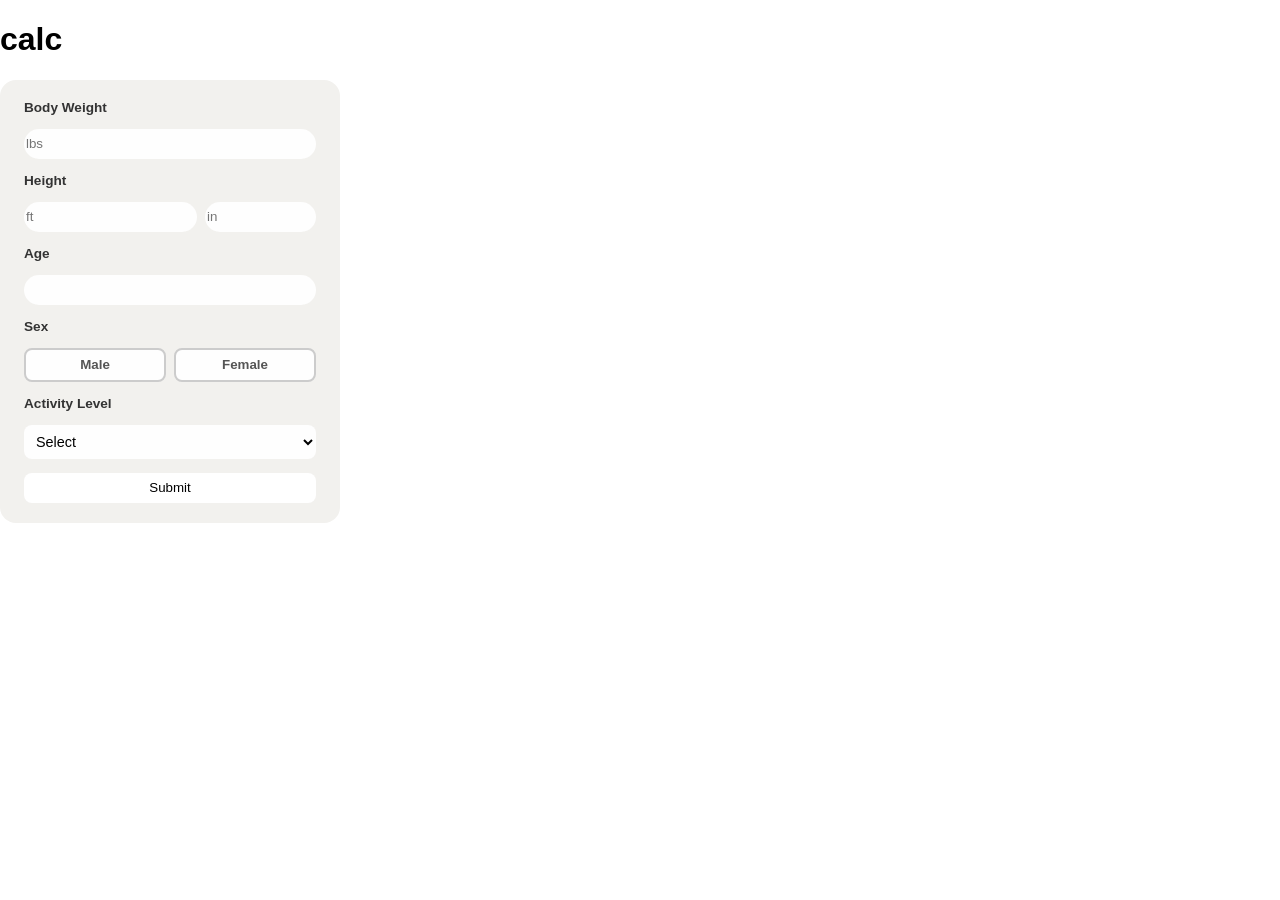
==== index.html @ 89440c14 "fit v1 No name yet just simple calculations for bodyfat and TDEE" ====
<!DOCTYPE html>
<html lang="en">
  <head>
    <meta charset="UTF-8" />
    <meta name="viewport" content="width=device-width, initial-scale=1.0" />
    <title>calc</title>

    <link rel="stylesheet" href="style.css" />
  </head>
  <body>
    <h1>calc</h1>

    <div class="statFourm">
        <div class="container">
            <a class="fourmTitle">Body Weight</a><input class=bodyWeight type="number" placeholder="lbs">
            <a class="fourmTitle">Height</a>
            <div class="heightInputs">
                <input class="heightFt" type="number" placeholder="ft" min="0">
                <input class="heightIn" type="number" placeholder="in" min="0" max="11">
            </div>
            <a class="fourmTitle">Age</a><input class=age type="number" placeholder="">
            <a class="fourmTitle">Sex</a>
            <div class="sexButtons">
                <button class="sexButton" onclick="selectSex(this, 'male')">Male</button>
                <button class="sexButton" onclick="selectSex(this, 'female')">Female</button>
            </div>
            <a class="fourmTitle">Activity Level</a>
            <select class="activitySelect">
                <option value="">Select</option>
                <option value="1.2">Sedentary (little/no exercise)</option>
                <option value="1.375">Lightly Active (1–3 days/week)</option>
                <option value="1.55">Moderately Active (3–5 days/week)</option>
                <option value="1.725">Very Active (6–7 days/week)</option>
                <option value="1.9">Extra Active (hard exercise & physical job)</option>
            </select>
            <button class="fourmButton" onclick="calculate()">Submit</button>
        </div>
        <p id="result"></p>
    </div>
    <script src="script.js"></script>
  </body>
</html>
---- style.css ----
*, *::before, *::after {
  box-sizing: border-box;
}

body {
  margin: 0;
  font-family: sans-serif;
}
.statFourm {
  display: inline-block;
}

.container {
  background-color: rgb(242, 241, 238);
  border-radius: 16px;
  padding: 20px 24px;
  width: 340px;
  display: flex;
  flex-direction: column;
  gap: 14px;
}

.field {
  display: flex;
  flex-direction: column;
  align-items: flex-start;
  gap: 4px;
}
input{
border-radius: 18px;
border: none;
height:30px;
background-color: #fefefe;
}
.fourmTitle {
  font-weight: bold;
  font-size: 0.85rem;
  color: #333;
}

.field input {
  width: 100%;
  padding: 6px 10px;
  border: 1px solid #bbb;
  border-radius: 8px;
  font-size: 1rem;
}

.fourmButton{
  border:none;
  border-radius: 8px;
  height:30px;
  background-color: hsl(0, 0%, 100%);
}

.heightInputs {
  display: flex;
  gap: 8px;
}

.heightInputs input {
  flex: 1;
}

.activitySelect {
  border-radius: 8px;
  border: none;
  height: 34px;
  padding: 0 8px;
  background-color: #fefefe;
  font-size: 0.9rem;
}

.sexButtons {
  display: flex;
  gap: 8px;
}

.sexButton {
  flex: 1;
  border: 2px solid #ccc;
  border-radius: 8px;
  height: 34px;
  background-color: #fefefe;
  cursor: pointer;
  font-weight: bold;
  color: #555;
  transition: all 0.15s;
}

.sexButton.active {
  border-color: #4a90e2;
  background-color: #4a90e2;
  color: #fff;
}
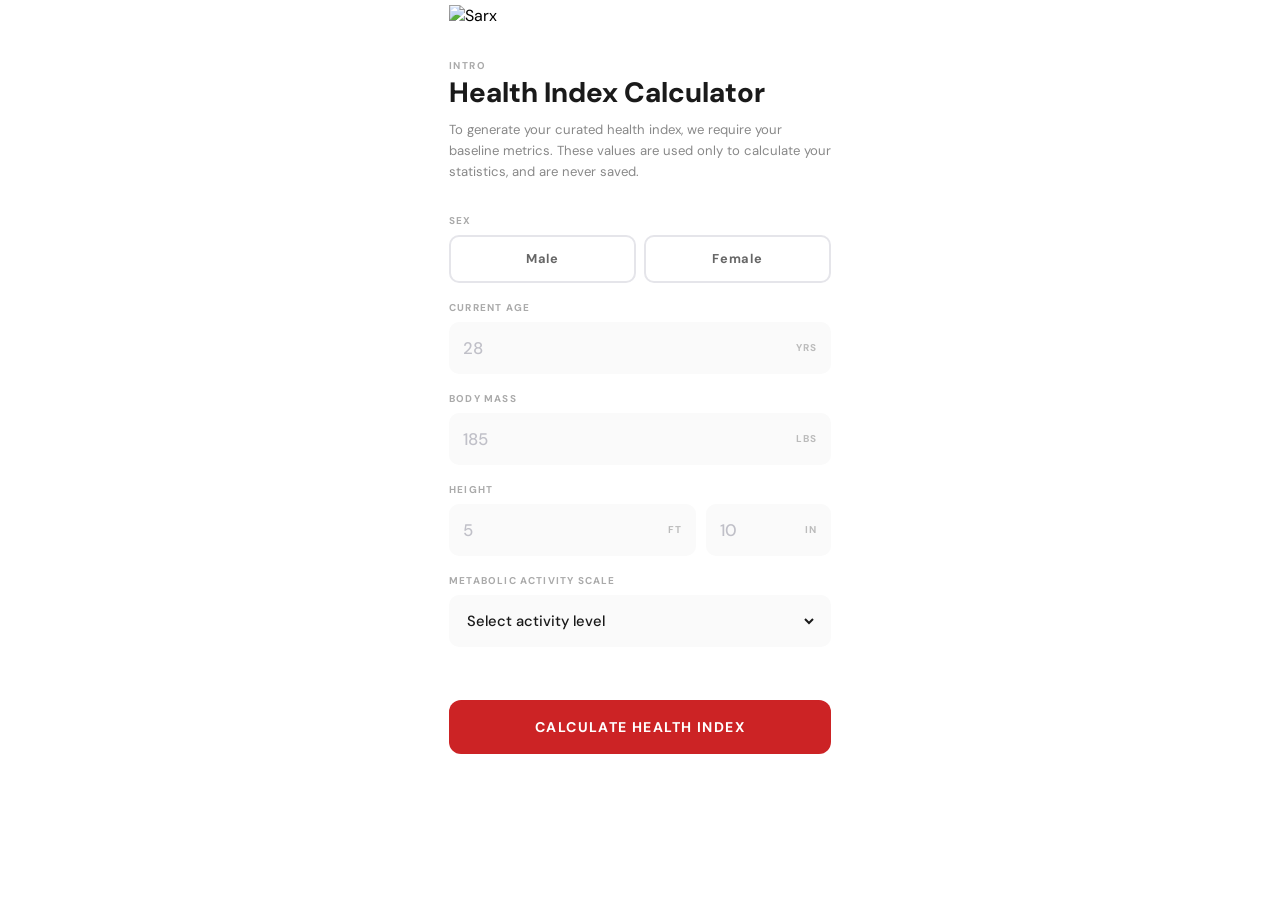
==== commit 45f041c5: "Sarx V8.4" ====
--- a/index.html
+++ b/index.html
@@ -1,42 +1,115 @@
 <!DOCTYPE html>
 <html lang="en">
-  <head>
-    <meta charset="UTF-8" />
-    <meta name="viewport" content="width=device-width, initial-scale=1.0" />
-    <title>calc</title>
-
-    <link rel="stylesheet" href="style.css" />
-  </head>
-  <body>
-    <h1>calc</h1>
-
-    <div class="statFourm">
-        <div class="container">
-            <a class="fourmTitle">Body Weight</a><input class=bodyWeight type="number" placeholder="lbs">
-            <a class="fourmTitle">Height</a>
-            <div class="heightInputs">
-                <input class="heightFt" type="number" placeholder="ft" min="0">
-                <input class="heightIn" type="number" placeholder="in" min="0" max="11">
-            </div>
-            <a class="fourmTitle">Age</a><input class=age type="number" placeholder="">
-            <a class="fourmTitle">Sex</a>
-            <div class="sexButtons">
-                <button class="sexButton" onclick="selectSex(this, 'male')">Male</button>
-                <button class="sexButton" onclick="selectSex(this, 'female')">Female</button>
-            </div>
-            <a class="fourmTitle">Activity Level</a>
-            <select class="activitySelect">
-                <option value="">Select</option>
-                <option value="1.2">Sedentary (little/no exercise)</option>
-                <option value="1.375">Lightly Active (1–3 days/week)</option>
-                <option value="1.55">Moderately Active (3–5 days/week)</option>
-                <option value="1.725">Very Active (6–7 days/week)</option>
-                <option value="1.9">Extra Active (hard exercise & physical job)</option>
-            </select>
-            <button class="fourmButton" onclick="calculate()">Submit</button>
+<head>
+  <meta charset="UTF-8">
+  <meta name="apple-mobile-web-app-capable" content="yes">
+  <meta name="apple-mobile-web-app-status-bar-style" content="black-translucent">
+  <meta name="viewport" content="width=device-width, initial-scale=1.0, viewport-fit=cover">
+  <title>Sarx — Free Health Index Calculator | BMI, TDEE &amp; Body Fat</title>
+  <link rel="canonical" href="https://sarx.app/">
+  <meta name="description" content="Calculate your BMI, TDEE, and body fat percentage for free. Sarx gives you a personalized health index — no account required.">
+  <link rel="preconnect" href="https://fonts.googleapis.com">
+  <link rel="preconnect" href="https://fonts.gstatic.com" crossorigin>
+  <link rel="preload" as="style" href="https://fonts.googleapis.com/css2?family=DM+Sans:opsz,wght@9..40,400;9..40,500;9..40,600;9..40,700;9..40,800&display=swap">
+  <link rel="stylesheet" href="https://fonts.googleapis.com/css2?family=DM+Sans:opsz,wght@9..40,400;9..40,500;9..40,600;9..40,700;9..40,800&display=swap" media="print" onload="this.media='all'">
+  <noscript><link rel="stylesheet" href="https://fonts.googleapis.com/css2?family=DM+Sans:opsz,wght@9..40,400;9..40,500;9..40,600;9..40,700;9..40,800&display=swap"></noscript>
+  <link rel="preload" as="image" href="assets/logo.png">
+  <link rel="icon" type="image/png" href="assets/favicon.png">
+  <link rel="apple-touch-icon" href="assets/icon.jpg">
+  <link rel="manifest" href="/manifest.json">
+  <meta property="og:title" content="Sarx — Know your body.">
+  <meta property="og:description" content="Calculate your BMI, TDEE, and body fat for free. Your personalized health index — no account required.">
+  <meta property="og:image" content="https://sarx.app/assets/socialImage.png">
+  <meta property="og:url" content="https://sarx.app/">
+  <meta property="og:type" content="website">
+  <meta name="twitter:card" content="summary_large_image">
+  <link rel="stylesheet" href="style.css">
+  <script type="application/ld+json">
+  {
+    "@context": "https://schema.org",
+    "@type": "WebSite",
+    "name": "Sarx",
+    "url": "https://sarx.app",
+    "description": "Evidence-based wellness hub for calculating BMI, TDEE, body fat percentage, and personalized nutrition planning."
+  }
+  </script>
+  <script type="application/ld+json">
+  {
+    "@context": "https://schema.org",
+    "@type": "WebApplication",
+    "name": "Sarx",
+    "url": "https://sarx.app",
+    "description": "A free wellness web app that calculates BMI, TDEE, BMR, and body fat percentage from your baseline metrics. Includes personalized calorie and macro planning, and an evidence-ranked wellness library.",
+    "applicationCategory": "HealthApplication",
+    "operatingSystem": "Any",
+    "offers": { "@type": "Offer", "price": "0", "priceCurrency": "USD" },
+    "featureList": ["BMI calculator", "TDEE calculator", "BMR calculator", "Body fat percentage estimator", "Calorie goal planner", "Macro breakdown", "Evidence-ranked wellness guides"],
+    "screenshot": "https://sarx.app/assets/socialImage.png"
+  }
+  </script>
+</head>
+<body>
+<div class="app">
+  <div class="screen active" id="screen-form">
+    <img class="logo-img" src="assets/logo.png" alt="Sarx">
+    <div class="intro-block">
+      <p class="section-tag">INTRO</p>
+      <h1 class="intro-title">Health Index Calculator</h1>
+      <p class="intro-desc">To generate your curated health index, we require your baseline metrics. These values are used only to calculate your statistics, and are never saved.</p>
+    </div>
+    <div class="form-body">
+      <div class="field-group">
+        <label class="field-label">SEX</label>
+        <div class="seg-row">
+          <button class="seg-btn" data-sex="male" onclick="selectSex(this,'male')">Male</button>
+          <button class="seg-btn" data-sex="female" onclick="selectSex(this,'female')">Female</button>
         </div>
-        <p id="result"></p>
+      </div>
+      <div class="field-group">
+        <label class="field-label">CURRENT AGE</label>
+        <div class="input-row">
+          <input class="field-input age" type="number" inputmode="decimal" placeholder="28">
+          <span class="input-unit">YRS</span>
+        </div>
+      </div>
+      <div class="field-group">
+        <label class="field-label">BODY MASS</label>
+        <div class="input-row">
+          <input class="field-input bodyWeight" type="number" inputmode="decimal" placeholder="185">
+          <span class="input-unit">LBS</span>
+        </div>
+      </div>
+      <div class="field-group">
+        <label class="field-label">HEIGHT</label>
+        <div class="height-row">
+          <div class="input-row">
+            <input class="field-input heightFt" type="number" inputmode="decimal" placeholder="5" min="0">
+            <span class="input-unit">FT</span>
+          </div>
+          <div class="input-row">
+            <input class="field-input heightIn" type="number" inputmode="decimal" placeholder="10" min="0" max="11">
+            <span class="input-unit">IN</span>
+          </div>
+        </div>
+      </div>
+      <div class="field-group">
+        <label class="field-label">METABOLIC ACTIVITY SCALE</label>
+        <div class="select-row">
+          <select class="field-select activitySelect">
+            <option value="">Select activity level</option>
+            <option value="1.2">Sedentary (little/no exercise)</option>
+            <option value="1.375">Lightly Active (1–3 days/week)</option>
+            <option value="1.55">Moderately Active (3–5 days/week)</option>
+            <option value="1.725">Very Active (6–7 days/week)</option>
+          </select>
+        </div>
+      </div>
+      <p id="formError" class="form-error"></p>
+      <button class="primary-btn" onclick="calculate()">CALCULATE HEALTH INDEX</button>
     </div>
-    <script src="script.js"></script>
-  </body>
+  </div>
+</div>
+<script src="script.js"></script>
+<script src="/pwa.js"></script>
+</body>
 </html>
--- a/style.css
+++ b/style.css
@@ -1,95 +1,922 @@
-*, *::before, *::after {
-  box-sizing: border-box;
-}
+/* ─────────────────────────────────────────
+   BASE
+───────────────────────────────────────── */
+*, *::before, *::after { box-sizing: border-box; margin: 0; padding: 0; }
 
 body {
-  margin: 0;
-  font-family: sans-serif;
-}
-.statFourm {
-  display: inline-block;
-}
-
-.container {
-  background-color: rgb(242, 241, 238);
+  font-family: 'DM Sans', sans-serif;
+  background: #fff;
+  min-height: 100vh;
+  overscroll-behavior-y: none;
+}
+
+
+/* ─────────────────────────────────────────
+   LAYOUT
+───────────────────────────────────────── */
+.app {
+  background: #fff;
+  min-height: 100vh;
+  max-width: 430px;
+  margin: 0 auto;
+  position: relative;
+}
+
+.screen {
+  display: none;
+  padding: 5px 24px 100px;
+  animation: fadeUp 0.22s ease;
+}
+
+.screen.active { display: block; }
+
+
+/* ─────────────────────────────────────────
+   ANIMATIONS
+───────────────────────────────────────── */
+@keyframes fadeUp {
+  from { opacity: 0; transform: translateY(14px); }
+  to   { opacity: 1; transform: translateY(0); }
+}
+
+@keyframes popUp {
+  from { opacity: 0; transform: translateY(22px); }
+  to   { opacity: 1; transform: translateY(0); }
+}
+
+@keyframes chipIn {
+  from { opacity: 0; transform: translateX(-10px); }
+  to   { opacity: 1; transform: translateX(0); }
+}
+
+@keyframes slideUpBar {
+  from { transform: translateX(-50%) translateY(100%); opacity: 0; }
+  to   { transform: translateX(-50%) translateY(0);   opacity: 1; }
+}
+
+/* Metric card entrance */
+.anim-card { animation: popUp 0.5s cubic-bezier(0.34, 1.56, 0.64, 1) both; }
+.anim-d1   { animation-delay: 0.06s; }
+.anim-d2   { animation-delay: 0.14s; }
+.anim-d3   { animation-delay: 0.22s; }
+.anim-d4   { animation-delay: 0.30s; }
+
+/* Form field stagger */
+.form-body > .field-group:nth-child(1) { animation: popUp 0.45s cubic-bezier(0.34, 1.56, 0.64, 1) 0.05s both; }
+.form-body > .field-group:nth-child(2) { animation: popUp 0.45s cubic-bezier(0.34, 1.56, 0.64, 1) 0.13s both; }
+.form-body > .field-group:nth-child(3) { animation: popUp 0.45s cubic-bezier(0.34, 1.56, 0.64, 1) 0.21s both; }
+.form-body > .field-group:nth-child(4) { animation: popUp 0.45s cubic-bezier(0.34, 1.56, 0.64, 1) 0.29s both; }
+.form-body > .field-group:nth-child(5) { animation: popUp 0.45s cubic-bezier(0.34, 1.56, 0.64, 1) 0.37s both; }
+.form-body > .macro-row              { animation: popUp 0.45s cubic-bezier(0.34, 1.56, 0.64, 1) 0.21s both; }
+
+
+
+/* ─────────────────────────────────────────
+   LOGO
+───────────────────────────────────────── */
+.logo-img {
+  display: block;
+  height: 34px;
+  width: auto;
+  margin: 0 auto 20px;
+}
+
+a:has(.logo-img) {
+  display: block;
+  width: fit-content;
+  margin: 0 auto 20px;
+}
+
+a:has(.logo-img) .logo-img { margin: 0; }
+
+
+/* ─────────────────────────────────────────
+   TYPOGRAPHY
+───────────────────────────────────────── */
+.section-tag {
+  font-size: 0.62rem;
+  font-weight: 700;
+  letter-spacing: 0.14em;
+  color: #aaa;
+  margin-bottom: 6px;
+}
+
+.intro-block { margin-bottom: 32px; }
+
+.intro-title {
+  font-size: 1.75rem;
+  font-weight: 800;
+  color: #1a1a1a;
+  line-height: 1.1;
+  margin-bottom: 10px;
+}
+
+.intro-desc {
+  font-size: 0.82rem;
+  color: #888;
+  line-height: 1.6;
+}
+
+.screen-title {
+  font-size: 1.65rem;
+  font-weight: 800;
+  color: #1a1a1a;
+  line-height: 1.1;
+  margin-bottom: 16px;
+}
+
+.title-row {
+  display: flex;
+  align-items: baseline;
+  justify-content: space-between;
+  margin-bottom: 16px;
+}
+
+.title-row .screen-title { margin-bottom: 0; }
+
+.edit-btn {
+  flex-shrink: 0;
+  font-size: 0.78rem;
+  font-weight: 700;
+  letter-spacing: 0.06em;
+  color: #CC2325;
+  text-decoration: none;
+  white-space: nowrap;
+}
+
+
+/* ─────────────────────────────────────────
+   FORM
+───────────────────────────────────────── */
+.form-body {
+  display: flex;
+  flex-direction: column;
+  gap: 18px;
+}
+
+.field-group {
+  display: flex;
+  flex-direction: column;
+  gap: 8px;
+}
+
+.field-label {
+  font-size: 0.62rem;
+  font-weight: 700;
+  letter-spacing: 0.12em;
+  color: #aaa;
+}
+
+.input-row {
+  display: flex;
+  align-items: center;
+  background: #fafafa;
+  border-radius: 10px;
+  padding: 0 14px;
+  height: 52px;
+  gap: 8px;
+}
+
+.field-input {
+  flex: 1;
+  border: none;
+  background: transparent;
+  font-family: 'DM Sans', sans-serif;
+  font-size: 1.05rem;
+  font-weight: 500;
+  color: #1a1a1a;
+  outline: none;
+  min-width: 0;
+}
+
+.field-input::placeholder { color: #c0c0c8; }
+
+.input-unit {
+  font-size: 0.62rem;
+  font-weight: 700;
+  letter-spacing: 0.1em;
+  color: #bbb;
+  flex-shrink: 0;
+}
+
+.height-row { display: flex; gap: 10px; }
+.height-row .input-row { flex: 1; }
+
+.select-row {
+  background: #fafafa;
+  border-radius: 10px;
+  height: 52px;
+  display: flex;
+  align-items: center;
+  padding: 0 14px;
+}
+
+.field-select {
+  flex: 1;
+  border: none;
+  background: transparent;
+  font-family: 'DM Sans', sans-serif;
+  font-size: 0.92rem;
+  font-weight: 500;
+  color: #1a1a1a;
+  outline: none;
+  cursor: pointer;
+  width: 100%;
+}
+
+.form-error {
+  font-size: 0.8rem;
+  color: #CC2325;
+  min-height: 1em;
+}
+
+
+/* ─────────────────────────────────────────
+   BUTTONS
+───────────────────────────────────────── */
+.seg-row { display: flex; gap: 8px; }
+
+.seg-btn {
+  flex: 1;
+  height: 48px;
+  border: 2px solid #E5E5EA;
+  border-radius: 10px;
+  background: transparent;
+  font-family: 'DM Sans', sans-serif;
+  font-size: 0.8rem;
+  font-weight: 700;
+  letter-spacing: 0.06em;
+  color: #666;
+  cursor: pointer;
+  transition: all 0.15s;
+}
+
+.seg-btn.active             { background: #CC2325; border-color: #CC2325; color: #fff; }
+.seg-btn:not(.active):hover { border-color: #CC2325; color: #CC2325; }
+.seg-btn:active             { transform: scale(0.95); }
+.seg-btn:disabled           { opacity: 1; cursor: default; pointer-events: none; }
+
+.primary-btn {
+  width: 100%;
+  height: 54px;
+  background: #CC2325;
+  border: none;
+  border-radius: 12px;
+  font-family: 'DM Sans', sans-serif;
+  font-size: 0.88rem;
+  font-weight: 700;
+  letter-spacing: 0.1em;
+  color: #fff;
+  cursor: pointer;
+  transition: opacity 0.15s;
+  margin-top: 4px;
+}
+
+.primary-btn:active { opacity: 0.82; transform: scale(0.98); }
+
+
+/* ─────────────────────────────────────────
+   STATS BAR
+───────────────────────────────────────── */
+.stats-bar {
+  display: flex;
+  justify-content: space-between;
+  padding-bottom: 2px;
+  margin-bottom: 22px;
+}
+
+.stat-chip       { display: flex; flex-direction: column; gap: 1px; }
+
+.stat-chip-label {
+  font-size: 0.55rem;
+  font-weight: 700;
+  letter-spacing: 0.12em;
+  color: #bbb;
+  text-transform: uppercase;
+}
+
+.stat-chip-value {
+  font-size: 0.78rem;
+  font-weight: 600;
+  color: #1a1a1a;
+}
+
+
+/* ─────────────────────────────────────────
+   HEALTH INDEX — METRIC CARDS
+───────────────────────────────────────── */
+
+/* Swipeable TDEE/BMR card — must come before .metric-card so padding: 16px wins */
+.slide-card         { overflow: hidden; padding: 0; position: relative; cursor: grab; }
+.slide-card:active  { cursor: grabbing; }
+
+.slide-panel {
+  position: absolute;
+  top: 0; left: 0; right: 0; bottom: 28px;
+  padding: 16px;
+  display: flex;
+  flex-direction: column;
+  transition: transform 0.3s ease;
+}
+
+.slide-dots {
+  position: absolute;
+  bottom: 10px;
+  left: 0; right: 0;
+  display: flex;
+  justify-content: center;
+  gap: 6px;
+}
+
+.dot        { width: 6px; height: 6px; border-radius: 50%; background: #D0D0D8; transition: background 0.2s; }
+.dot.active { background: #1a1a1a; }
+
+.metric-pair {
+  display: flex;
+  gap: 12px;
+  margin-bottom: 12px;
+}
+
+.metric-card {
+  background: #fafafa;
+  border-radius: 14px;
+  padding: 16px;
+  flex: 1;
+  display: flex;
+  flex-direction: column;
+}
+
+.metric-pair .metric-card { aspect-ratio: 1; }
+
+.metric-card.full {
+  flex: none;
+  width: 100%;
+  margin-bottom: 12px;
+}
+
+.metric-label {
+  display: block;
+  font-size: 0.58rem;
+  font-weight: 700;
+  letter-spacing: 0.12em;
+  color: #aaa;
+  margin-bottom: 6px;
+}
+
+.metric-value {
+  display: block;
+  font-size: 3rem;
+  font-weight: 800;
+  color: #1a1a1a;
+  line-height: 1;
+  margin-top: 20px;
+  margin-bottom: 6px;
+}
+
+.metric-sub {
+  display: block;
+  font-size: 0.72rem;
+  color: #aaa;
+  font-weight: 500;
+}
+
+.metric-value-lg {
+  display: block;
+  font-size: 2.1rem;
+  font-weight: 800;
+  color: #1a1a1a;
+  margin-bottom: 14px;
+  line-height: 1;
+}
+
+
+/* ─────────────────────────────────────────
+   HEALTH INDEX — GRADIENT BARS
+───────────────────────────────────────── */
+.gbar-wrap { margin-top: 4px; }
+
+.gbar {
+  position: relative;
+  height: 8px;
+  border-radius: 4px;
+  margin-bottom: 8px;
+}
+
+.bf-gradient {
+  background: linear-gradient(to right,
+    #2196f3 0%, #2196f3 24%,
+    #4caf50 40%, #4caf50 62%,
+    #f44336 68%, #f44336 100%);
+}
+
+.weight-gradient {
+  background: linear-gradient(to right,
+    #2196f3 0%, #2196f3 12%,
+    #4caf50 25%, #4caf50 42%,
+    #ff9800 62%,
+    #f44336 84%, #f44336 100%);
+}
+
+.gbar-dot {
+  position: absolute;
+  top: 50%;
+  transform: translate(-50%, -50%);
+  width: 14px;
+  height: 14px;
+  background: #fff;
+  border: 2.5px solid #1a1a1a;
+  border-radius: 50%;
+  transition: left 0.9s cubic-bezier(0.34, 1.56, 0.64, 1);
+  left: 5%;
+}
+
+.gbar-labels      { display: flex; justify-content: space-between; }
+
+.gbar-labels span {
+  font-size: 0.58rem;
+  font-weight: 600;
+  color: #bbb;
+  text-transform: uppercase;
+  letter-spacing: 0.04em;
+}
+
+.bf-ideal-range {
+  display: flex;
+  justify-content: space-between;
+  margin-top: 10px;
+}
+
+.bf-ideal-range span {
+  font-size: 0.65rem;
+  font-weight: 600;
+  color: #bbb;
+  letter-spacing: 0.04em;
+}
+
+
+/* ─────────────────────────────────────────
+   GOAL PAGE
+───────────────────────────────────────── */
+.obj-cal-card {
+  background: #fafafa;
+  border-radius: 14px;
+  padding: 16px;
+}
+
+.obj-cal-row {
+  display: flex;
+  align-items: baseline;
+  gap: 10px;
+  margin-bottom: 10px;
+}
+
+.obj-cal-edit {
+  position: relative;
+  display: inline-flex;
+  align-items: baseline;
+  gap: 6px;
+  border: 1.5px dashed #c0c0ca86;
+  border-radius: 10px;
+  padding: 10px 14px;
+  cursor: text;
+}
+
+.edit-icon {
+  position: absolute;
+  top: 8px;
+  right: 8px;
+  width: 12px;
+  height: 12px;
+  color: #C0C0CA;
+  pointer-events: none;
+}
+
+.daily-target-input {
+  background: transparent;
+  border: none;
+  outline: none;
+  font-family: 'DM Sans', sans-serif;
+  font-size: 3.5rem;
+  font-weight: 800;
+  color: #1a1a1a;
+  width: 160px;
+  line-height: 1;
+}
+
+.daily-target-input::placeholder          { color: #c0c0c8; }
+.daily-target-input::-webkit-inner-spin-button,
+.daily-target-input::-webkit-outer-spin-button { -webkit-appearance: none; margin: 0; }
+.daily-target-input                       { -moz-appearance: textfield; appearance: textfield; }
+
+.daily-target-unit {
+  font-size: 0.85rem;
+  font-weight: 700;
+  letter-spacing: 0.1em;
+  color: #aaa;
+}
+
+.cal-delta {
+  font-size: 0.85rem;
+  font-weight: 600;
+  margin-top: 6px;
+  min-height: 1.2em;
+}
+
+.cal-deficit,
+.cal-surplus { color: #CC2325; }
+.cal-error   { color: #f0a020; }
+
+.goal-status-line {
+  font-size: 0.82rem;
+  font-weight: 500;
+  color: #CC2325;
+  min-height: 1.2em;
+  margin-top: -2px;
+}
+
+.goal-warning {
+  font-size: 0.8rem;
+  color: #f0a020;
+  min-height: 1.2em;
+  margin-top: 4px;
+}
+
+.time-to-goal {
+  font-size: 0.88rem;
+  font-weight: 600;
+  color: #555;
+  min-height: 1.2em;
+  margin-top: 4px;
+}
+
+.projected-date {
+  font-size: 0.78rem;
+  font-weight: 500;
+  color: #aaa;
+}
+
+
+/* ─────────────────────────────────────────
+   GOAL PAGE — MACROS
+───────────────────────────────────────── */
+.macro-row {
+  display: flex;
+  background: #fafafa;
+  border-radius: 14px;
+  padding: 18px 12px;
+  margin-top: 8px;
+}
+
+.macro-item {
+  flex: 1;
+  display: flex;
+  flex-direction: column;
+  align-items: center;
+  gap: 5px;
+}
+
+.macro-item + .macro-item { border-left: 1.5px solid #E0E0E5; }
+
+.macro-label {
+  font-size: 0.58rem;
+  font-weight: 700;
+  letter-spacing: 0.1em;
+  color: #aaa;
+}
+
+.macro-val                        { display: flex; align-items: baseline; gap: 2px; }
+.macro-val span:first-child       { font-size: 1.45rem; font-weight: 800; color: #1a1a1a; }
+.macro-row.is-empty .macro-val span:first-child { color: #c0c0c8; }
+
+.macro-unit {
+  font-size: 0.72rem;
+  font-weight: 600;
+  color: #aaa;
+}
+
+.macro-pct {
+  font-size: 0.65rem;
+  font-weight: 600;
+  color: #bbb;
+  letter-spacing: 0.04em;
+}
+
+
+/* ─────────────────────────────────────────
+   LEARN PAGE
+───────────────────────────────────────── */
+.lib-filters {
+  display: flex;
+  gap: 8px;
+  overflow-x: auto;
+  -webkit-overflow-scrolling: touch;
+  scrollbar-width: none;
+  margin-bottom: 14px;
+  padding-bottom: 2px;
+}
+
+.lib-filters::-webkit-scrollbar { display: none; }
+
+.lib-filter {
+  flex-shrink: 0;
+  height: 34px;
+  padding: 0 16px;
+  border-radius: 17px;
+  border: 1.5px solid #E5E5EA;
+  background: transparent;
+  font-family: 'DM Sans', sans-serif;
+  font-size: 0.8rem;
+  font-weight: 600;
+  color: #888;
+  cursor: pointer;
+  transition: all 0.15s;
+}
+
+.lib-filter.active { background: #1a1a1a; border-color: #1a1a1a; color: #fff; }
+.lib-filter:not(.active):hover { border-color: #1a1a1a; color: #1a1a1a; }
+
+.lib-list {
+  display: flex;
+  flex-direction: column;
+  gap: 10px;
+}
+
+.lib-card {
+  display: flex;
+  align-items: center;
+  gap: 14px;
+  background: #fff;
+  border: 1.5px solid #F0F0F5;
   border-radius: 16px;
-  padding: 20px 24px;
-  width: 340px;
+  padding: 14px 16px;
+  animation: popUp 0.45s cubic-bezier(0.34, 1.56, 0.64, 1) both;
+  cursor: default;
+}
+
+.lib-icon {
+  width: 52px;
+  height: 52px;
+  border-radius: 14px;
+  display: flex;
+  align-items: center;
+  justify-content: center;
+  font-size: 1.5rem;
+  flex-shrink: 0;
+}
+
+.lib-card-body { flex: 1; min-width: 0; }
+
+.lib-card-title {
+  font-size: 0.95rem;
+  font-weight: 700;
+  color: #1a1a1a;
+  margin-bottom: 4px;
+}
+
+.lib-card-meta {
+  font-size: 0.62rem;
+  font-weight: 600;
+  letter-spacing: 0.08em;
+  color: #bbb;
+}
+
+.lib-card-right {
+  display: flex;
+  align-items: center;
+  gap: 8px;
+  flex-shrink: 0;
+  color: #ccc;
+}
+
+.lib-new-badge {
+  background: #CC2325;
+  color: #fff;
+  font-size: 0.58rem;
+  font-weight: 700;
+  letter-spacing: 0.08em;
+  padding: 3px 8px;
+  border-radius: 20px;
+}
+
+
+/* ─────────────────────────────────────────
+   TOPIC PAGE
+───────────────────────────────────────── */
+.topic-nav {
+  display: flex;
+  align-items: center;
+  justify-content: space-between;
+  margin-bottom: 22px;
+}
+
+.topic-nav .logo-img { margin: 0; }
+.topic-nav a:has(.logo-img) { margin: 0; }
+
+.topic-nav-spacer { flex: 0 0 auto; width: 60px; }
+
+.topic-back {
+  display: inline-flex;
+  align-items: center;
+  gap: 4px;
+  font-size: 1rem;
+  font-weight: 600;
+  color: #CC2325;
+  text-decoration: none;
+}
+
+.topic-header { margin-bottom: 20px; }
+
+.topic-tag {
+  font-size: 0.62rem;
+  font-weight: 700;
+  letter-spacing: 0.12em;
+  color: #CC2325;
+  margin-bottom: 10px;
+}
+
+.topic-tag-count { color: #aaa; font-weight: 600; }
+
+.topic-headline {
+  font-size: 1.65rem;
+  font-weight: 800;
+  line-height: 1.05;
+  color: #1a1a1a;
+  margin-bottom: 10px;
+}
+
+.topic-desc {
+  font-size: 0.82rem;
+  color: #888;
+  line-height: 1.6;
+}
+
+.topic-section {
+  display: flex;
+  justify-content: space-between;
+  align-items: baseline;
+  margin: 22px 0 10px;
+}
+
+.topic-section-title {
+  font-size: 1rem;
+  font-weight: 700;
+  color: #1a1a1a;
+}
+
+.topic-section-tag {
+  font-size: 0.6rem;
+  font-weight: 700;
+  letter-spacing: 0.1em;
+  color: #bbb;
+}
+
+.topic-featured {
+  border: 2px solid #CC2325;
+  border-radius: 16px;
+  padding: 16px;
+  background: #fff;
+  animation: popUp 0.45s cubic-bezier(0.34, 1.56, 0.64, 1) both;
+}
+
+.topic-featured-top  { display: flex; align-items: flex-start; gap: 12px; }
+.topic-featured-body { flex: 1; min-width: 0; }
+
+.topic-featured-badge {
+  background: #CC2325;
+  color: #fff;
+  font-size: 0.58rem;
+  font-weight: 700;
+  letter-spacing: 0.08em;
+  padding: 4px 10px;
+  border-radius: 20px;
+  white-space: nowrap;
+  flex-shrink: 0;
+}
+
+.topic-card-title {
+  font-size: 0.95rem;
+  font-weight: 700;
+  color: #1a1a1a;
+  line-height: 1.2;
+  margin-bottom: 3px;
+}
+
+.topic-card-desc {
+  font-size: 0.75rem;
+  color: #888;
+  line-height: 1.4;
+}
+
+.topic-featured-divider {
+  border: none;
+  border-top: 1px solid #F0F0F5;
+  margin: 12px 0;
+}
+
+.topic-featured-meta  { display: flex; align-items: center; gap: 20px; }
+.topic-meta-spacer    { flex: 1; }
+.topic-meta-label     { font-size: 0.55rem; font-weight: 700; letter-spacing: 0.1em; color: #bbb; margin-bottom: 2px; }
+.topic-meta-value     { font-size: 0.85rem; font-weight: 700; color: #CC2325; }
+.topic-meta-when      { color: #1a1a1a; }
+
+.topic-list   { display: flex; flex-direction: column; gap: 10px; }
+
+.topic-card {
+  display: flex;
+  align-items: center;
+  gap: 12px;
+  background: #fff;
+  border: 1.5px solid #F0F0F5;
+  border-radius: 14px;
+  padding: 14px;
+  animation: popUp 0.45s cubic-bezier(0.34, 1.56, 0.64, 1) both;
+}
+
+.topic-card-body   { flex: 1; min-width: 0; }
+.topic-card-dosage { font-size: 0.72rem; font-weight: 700; color: #CC2325; margin-top: 3px; }
+.topic-card-when   { font-weight: 600; color: #bbb; }
+
+.topic-evidence {
+  display: inline-flex;
+  align-items: center;
+  gap: 5px;
+  font-size: 0.6rem;
+  font-weight: 700;
+  letter-spacing: 0.07em;
+  white-space: nowrap;
+  flex-shrink: 0;
+}
+
+.topic-evidence-dot { width: 7px; height: 7px; border-radius: 50%; flex-shrink: 0; }
+
+.evidence-high   { color: #34C759; }
+.evidence-high   .topic-evidence-dot { background: #34C759; }
+.evidence-medium { color: #FF9500; }
+.evidence-medium .topic-evidence-dot { background: #FF9500; }
+.evidence-trend  { color: #aaa; font-style: italic; }
+
+.topic-section-desc {
+  font-size: 0.78rem;
+  color: #999;
+  line-height: 1.55;
+  margin-top: -4px;
+  margin-bottom: 4px;
+}
+
+.topic-summary {
+  display: flex;
+  align-items: flex-start;
+  gap: 12px;
+  background: #c60508;
+  border-radius: 16px;
+  padding: 18px;
+  margin-top: 8px;
+}
+
+.topic-summary-icon { font-size: 1.1rem; flex-shrink: 0; }
+
+.topic-summary-text {
+  font-size: 0.82rem;
+  font-weight: 500;
+  color: #fff;
+  line-height: 1.6;
+}
+
+
+/* ─────────────────────────────────────────
+   TAB BAR
+───────────────────────────────────────── */
+.tab-bar {
+  position: fixed;
+  bottom: 0;
+  left: 50%;
+  transform: translateX(-50%);
+  width: 100%;
+  max-width: 430px;
+  background: #fff;
+  border-top: 1px solid #E5E5EA;
+  display: flex;
+  padding-bottom: env(safe-area-inset-bottom, 0);
+  z-index: 100;
+  animation: slideUpBar 0.4s cubic-bezier(0.22, 1, 0.36, 1) 0.1s both;
+}
+
+.tab-item {
+  flex: 1;
   display: flex;
   flex-direction: column;
-  gap: 14px;
-}
-
-.field {
-  display: flex;
-  flex-direction: column;
-  align-items: flex-start;
-  gap: 4px;
-}
-input{
-border-radius: 18px;
-border: none;
-height:30px;
-background-color: #fefefe;
-}
-.fourmTitle {
-  font-weight: bold;
-  font-size: 0.85rem;
-  color: #333;
-}
-
-.field input {
-  width: 100%;
-  padding: 6px 10px;
-  border: 1px solid #bbb;
-  border-radius: 8px;
-  font-size: 1rem;
-}
-
-.fourmButton{
-  border:none;
-  border-radius: 8px;
-  height:30px;
-  background-color: hsl(0, 0%, 100%);
-}
-
-.heightInputs {
-  display: flex;
-  gap: 8px;
-}
-
-.heightInputs input {
-  flex: 1;
-}
-
-.activitySelect {
-  border-radius: 8px;
+  align-items: center;
+  gap: 3px;
+  padding: 10px 0 8px;
   border: none;
-  height: 34px;
-  padding: 0 8px;
-  background-color: #fefefe;
-  font-size: 0.9rem;
-}
-
-.sexButtons {
-  display: flex;
-  gap: 8px;
-}
-
-.sexButton {
-  flex: 1;
-  border: 2px solid #ccc;
-  border-radius: 8px;
-  height: 34px;
-  background-color: #fefefe;
+  background: transparent;
   cursor: pointer;
-  font-weight: bold;
-  color: #555;
-  transition: all 0.15s;
-}
-
-.sexButton.active {
-  border-color: #4a90e2;
-  background-color: #4a90e2;
-  color: #fff;
-}+  color: #c0c0c8;
+  transition: color 0.15s;
+  font-family: 'DM Sans', sans-serif;
+  font-size: 0.62rem;
+  font-weight: 600;
+  letter-spacing: 0.04em;
+}
+
+.tab-item.active { color: #CC2325; }
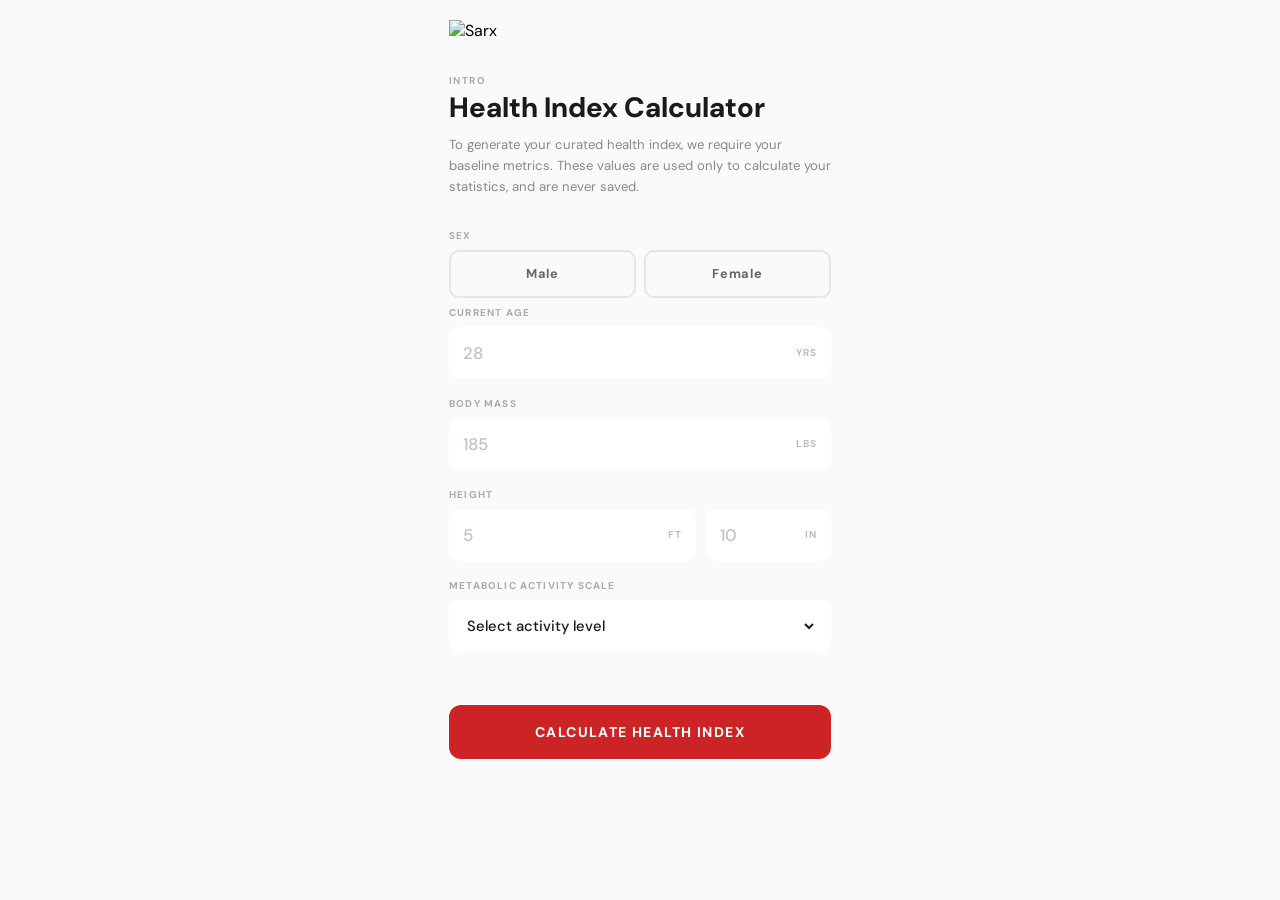
==== commit 1f551b07: "Sarx v8.6" ====
--- a/index.html
+++ b/index.html
@@ -4,7 +4,7 @@
   <meta charset="UTF-8">
   <meta name="apple-mobile-web-app-capable" content="yes">
   <meta name="apple-mobile-web-app-status-bar-style" content="black-translucent">
-  <meta name="viewport" content="width=device-width, initial-scale=1.0, viewport-fit=cover">
+  <meta name="viewport" content="width=device-width, initial-scale=1.0, maximum-scale=1.0, user-scalable=no, viewport-fit=cover">
   <title>Sarx — Free Health Index Calculator | BMI, TDEE &amp; Body Fat</title>
   <link rel="canonical" href="https://sarx.app/">
   <meta name="description" content="Calculate your BMI, TDEE, and body fat percentage for free. Sarx gives you a personalized health index — no account required.">
@@ -15,7 +15,7 @@
   <noscript><link rel="stylesheet" href="https://fonts.googleapis.com/css2?family=DM+Sans:opsz,wght@9..40,400;9..40,500;9..40,600;9..40,700;9..40,800&display=swap"></noscript>
   <link rel="preload" as="image" href="assets/logo.png">
   <link rel="icon" type="image/png" href="assets/favicon.png">
-  <link rel="apple-touch-icon" href="assets/icon.jpg">
+  <link rel="apple-touch-icon" href="assets/icon.png">
   <link rel="manifest" href="/manifest.json">
   <meta property="og:title" content="Sarx — Know your body.">
   <meta property="og:description" content="Calculate your BMI, TDEE, and body fat for free. Your personalized health index — no account required.">
@@ -109,7 +109,7 @@
     </div>
   </div>
 </div>
-<script src="script.js"></script>
-<script src="/pwa.js"></script>
+<script src="/js/script.js"></script>
+<script src="/js/pwa.js"></script>
 </body>
 </html>
--- a/style.css
+++ b/style.css
@@ -3,11 +3,14 @@
 ───────────────────────────────────────── */
 *, *::before, *::after { box-sizing: border-box; margin: 0; padding: 0; }
 
+html { background: #fafafa; }
+
 body {
   font-family: 'DM Sans', sans-serif;
-  background: #fff;
+  background: #fafafa;
   min-height: 100vh;
   overscroll-behavior-y: none;
+  -webkit-tap-highlight-color: transparent;
 }
 
 
@@ -15,7 +18,7 @@
    LAYOUT
 ───────────────────────────────────────── */
 .app {
-  background: #fff;
+  background: #fafafa;
   min-height: 100vh;
   max-width: 430px;
   margin: 0 auto;
@@ -24,8 +27,17 @@
 
 .screen {
   display: none;
-  padding: 5px 24px 100px;
+  padding: 20px 24px 100px;
   animation: fadeUp 0.22s ease;
+}
+
+@media (display-mode: standalone) {
+  .screen {
+    padding-top: calc(max(20px, env(safe-area-inset-top)) + 10px);
+  }
+  .menu-drawer {
+    padding-top: calc(max(24px, env(safe-area-inset-top)) + 10px);
+  }
 }
 
 .screen.active { display: block; }
@@ -134,20 +146,124 @@
 
 .title-row .screen-title { margin-bottom: 0; }
 
-.edit-btn {
+.menu-btn {
   flex-shrink: 0;
-  font-size: 0.78rem;
+  background: transparent;
+  border: none;
+  padding: 0;
+  cursor: pointer;
+  color: #1a1a1a;
+  display: flex;
+  align-items: center;
+}
+
+
+/* ─────────────────────────────────────────
+   FORM
+───────────────────────────────────────── */
+.weight-transfer-card {
+  display: flex;
+  align-items: flex-start;
+  align-content: flex-start;
+  flex-wrap: wrap;
+  background: #fff;
+  border-radius: 16px;
+  padding: 20px 24px 12px;
+  margin-bottom: 4px;
+  min-height: 130px;
+  gap: 0;
+}
+.wt-side {
+  flex: 1;
+  display: flex;
+  flex-direction: column;
+  gap: 10px;
+  padding-bottom: 0;
+}
+.wt-side-target { align-items: flex-end; }
+.wt-num-row { display: flex; align-items: baseline; gap: 3px; }
+.wt-edit-box {
+  position: relative;
+  display: inline-flex;
+  align-items: center;
+  border: 1.5px dashed #c0c0ca86;
+  border-radius: 10px;
+  height: 52px;
+  margin-top: -5px;
+  width: 120px;
+  padding: 0 22px 0 16px;
+  cursor: text;
+}
+.wt-edit-box .edit-icon {
+  position: absolute;
+  top: 4px;
+  right: 5px;
+  width: 11px;
+  height: 11px;
+  color: #C0C0CA;
+  pointer-events: none;
+}
+.wt-edit-box .wt-unit {
+  position: absolute;
+  bottom: 4px;
+  right: 5px;
+  font-size: 0.55rem;
+}
+.wt-label {
+  font-size: 0.6rem;
   font-weight: 700;
-  letter-spacing: 0.06em;
-  color: #CC2325;
-  text-decoration: none;
-  white-space: nowrap;
-}
-
-
-/* ─────────────────────────────────────────
-   FORM
-───────────────────────────────────────── */
+  letter-spacing: 0.1em;
+  color: #bbb;
+}
+.wt-value {
+  font-size: 2.8rem;
+  font-weight: 800;
+  color: #1a1a1a;
+  line-height: 1;
+  border: 1.5px solid transparent;
+}
+.wt-input {
+  font-size: 2.8rem;
+  font-weight: 800;
+  color: #1a1a1a;
+  line-height: 1;
+  width: 100%;
+  text-align: right;
+  border: none;
+  outline: none;
+  background: transparent;
+  font-family: 'DM Sans', sans-serif;
+  -moz-appearance: textfield;
+}
+.wt-input::-webkit-outer-spin-button,
+.wt-input::-webkit-inner-spin-button { -webkit-appearance: none; }
+.wt-input::placeholder { color: #ddd; }
+.wt-unit {
+  font-size: 0.7rem;
+  font-weight: 600;
+  color: #ccc;
+  letter-spacing: 0.05em;
+}
+.wt-side-target .wt-unit { text-align: right; }
+.wt-arrow {
+  flex-shrink: 0;
+  color: #ddd;
+  padding: 0 12px;
+  display: flex;
+  align-items: center;
+  align-self: center;
+  margin-top: 15px;
+}
+.wt-arrow.arrow-cut   { color: #CC2325; }
+.wt-arrow.arrow-bulk  { color: #4caf50; }
+.wt-status-line {
+  width: 100%;
+  text-align: center;
+  margin-top: auto;
+  padding-top: 16px;
+  font-size: 0.7rem;
+}
+
 .form-body {
   display: flex;
   flex-direction: column;
@@ -170,7 +286,7 @@
 .input-row {
   display: flex;
   align-items: center;
-  background: #fafafa;
+  background: #fff;
   border-radius: 10px;
   padding: 0 14px;
   height: 52px;
@@ -203,7 +319,7 @@
 .height-row .input-row { flex: 1; }
 
 .select-row {
-  background: #fafafa;
+  background: #fff;
   border-radius: 10px;
   height: 52px;
   display: flex;
@@ -234,7 +350,8 @@
 /* ─────────────────────────────────────────
    BUTTONS
 ───────────────────────────────────────── */
-.seg-row { display: flex; gap: 8px; }
+.seg-row { display: flex; gap: 8px; margin-bottom: -10px; }
+#intensitySection .seg-row { margin-top: 8px; }
 
 .seg-btn {
   flex: 1;
@@ -273,614 +390,6 @@
 }
 
 .primary-btn:active { opacity: 0.82; transform: scale(0.98); }
-
-
-/* ─────────────────────────────────────────
-   STATS BAR
-───────────────────────────────────────── */
-.stats-bar {
-  display: flex;
-  justify-content: space-between;
-  padding-bottom: 2px;
-  margin-bottom: 22px;
-}
-
-.stat-chip       { display: flex; flex-direction: column; gap: 1px; }
-
-.stat-chip-label {
-  font-size: 0.55rem;
-  font-weight: 700;
-  letter-spacing: 0.12em;
-  color: #bbb;
-  text-transform: uppercase;
-}
-
-.stat-chip-value {
-  font-size: 0.78rem;
-  font-weight: 600;
-  color: #1a1a1a;
-}
-
-
-/* ─────────────────────────────────────────
-   HEALTH INDEX — METRIC CARDS
-───────────────────────────────────────── */
-
-/* Swipeable TDEE/BMR card — must come before .metric-card so padding: 16px wins */
-.slide-card         { overflow: hidden; padding: 0; position: relative; cursor: grab; }
-.slide-card:active  { cursor: grabbing; }
-
-.slide-panel {
-  position: absolute;
-  top: 0; left: 0; right: 0; bottom: 28px;
-  padding: 16px;
-  display: flex;
-  flex-direction: column;
-  transition: transform 0.3s ease;
-}
-
-.slide-dots {
-  position: absolute;
-  bottom: 10px;
-  left: 0; right: 0;
-  display: flex;
-  justify-content: center;
-  gap: 6px;
-}
-
-.dot        { width: 6px; height: 6px; border-radius: 50%; background: #D0D0D8; transition: background 0.2s; }
-.dot.active { background: #1a1a1a; }
-
-.metric-pair {
-  display: flex;
-  gap: 12px;
-  margin-bottom: 12px;
-}
-
-.metric-card {
-  background: #fafafa;
-  border-radius: 14px;
-  padding: 16px;
-  flex: 1;
-  display: flex;
-  flex-direction: column;
-}
-
-.metric-pair .metric-card { aspect-ratio: 1; }
-
-.metric-card.full {
-  flex: none;
-  width: 100%;
-  margin-bottom: 12px;
-}
-
-.metric-label {
-  display: block;
-  font-size: 0.58rem;
-  font-weight: 700;
-  letter-spacing: 0.12em;
-  color: #aaa;
-  margin-bottom: 6px;
-}
-
-.metric-value {
-  display: block;
-  font-size: 3rem;
-  font-weight: 800;
-  color: #1a1a1a;
-  line-height: 1;
-  margin-top: 20px;
-  margin-bottom: 6px;
-}
-
-.metric-sub {
-  display: block;
-  font-size: 0.72rem;
-  color: #aaa;
-  font-weight: 500;
-}
-
-.metric-value-lg {
-  display: block;
-  font-size: 2.1rem;
-  font-weight: 800;
-  color: #1a1a1a;
-  margin-bottom: 14px;
-  line-height: 1;
-}
-
-
-/* ─────────────────────────────────────────
-   HEALTH INDEX — GRADIENT BARS
-───────────────────────────────────────── */
-.gbar-wrap { margin-top: 4px; }
-
-.gbar {
-  position: relative;
-  height: 8px;
-  border-radius: 4px;
-  margin-bottom: 8px;
-}
-
-.bf-gradient {
-  background: linear-gradient(to right,
-    #2196f3 0%, #2196f3 24%,
-    #4caf50 40%, #4caf50 62%,
-    #f44336 68%, #f44336 100%);
-}
-
-.weight-gradient {
-  background: linear-gradient(to right,
-    #2196f3 0%, #2196f3 12%,
-    #4caf50 25%, #4caf50 42%,
-    #ff9800 62%,
-    #f44336 84%, #f44336 100%);
-}
-
-.gbar-dot {
-  position: absolute;
-  top: 50%;
-  transform: translate(-50%, -50%);
-  width: 14px;
-  height: 14px;
-  background: #fff;
-  border: 2.5px solid #1a1a1a;
-  border-radius: 50%;
-  transition: left 0.9s cubic-bezier(0.34, 1.56, 0.64, 1);
-  left: 5%;
-}
-
-.gbar-labels      { display: flex; justify-content: space-between; }
-
-.gbar-labels span {
-  font-size: 0.58rem;
-  font-weight: 600;
-  color: #bbb;
-  text-transform: uppercase;
-  letter-spacing: 0.04em;
-}
-
-.bf-ideal-range {
-  display: flex;
-  justify-content: space-between;
-  margin-top: 10px;
-}
-
-.bf-ideal-range span {
-  font-size: 0.65rem;
-  font-weight: 600;
-  color: #bbb;
-  letter-spacing: 0.04em;
-}
-
-
-/* ─────────────────────────────────────────
-   GOAL PAGE
-───────────────────────────────────────── */
-.obj-cal-card {
-  background: #fafafa;
-  border-radius: 14px;
-  padding: 16px;
-}
-
-.obj-cal-row {
-  display: flex;
-  align-items: baseline;
-  gap: 10px;
-  margin-bottom: 10px;
-}
-
-.obj-cal-edit {
-  position: relative;
-  display: inline-flex;
-  align-items: baseline;
-  gap: 6px;
-  border: 1.5px dashed #c0c0ca86;
-  border-radius: 10px;
-  padding: 10px 14px;
-  cursor: text;
-}
-
-.edit-icon {
-  position: absolute;
-  top: 8px;
-  right: 8px;
-  width: 12px;
-  height: 12px;
-  color: #C0C0CA;
-  pointer-events: none;
-}
-
-.daily-target-input {
-  background: transparent;
-  border: none;
-  outline: none;
-  font-family: 'DM Sans', sans-serif;
-  font-size: 3.5rem;
-  font-weight: 800;
-  color: #1a1a1a;
-  width: 160px;
-  line-height: 1;
-}
-
-.daily-target-input::placeholder          { color: #c0c0c8; }
-.daily-target-input::-webkit-inner-spin-button,
-.daily-target-input::-webkit-outer-spin-button { -webkit-appearance: none; margin: 0; }
-.daily-target-input                       { -moz-appearance: textfield; appearance: textfield; }
-
-.daily-target-unit {
-  font-size: 0.85rem;
-  font-weight: 700;
-  letter-spacing: 0.1em;
-  color: #aaa;
-}
-
-.cal-delta {
-  font-size: 0.85rem;
-  font-weight: 600;
-  margin-top: 6px;
-  min-height: 1.2em;
-}
-
-.cal-deficit,
-.cal-surplus { color: #CC2325; }
-.cal-error   { color: #f0a020; }
-
-.goal-status-line {
-  font-size: 0.82rem;
-  font-weight: 500;
-  color: #CC2325;
-  min-height: 1.2em;
-  margin-top: -2px;
-}
-
-.goal-warning {
-  font-size: 0.8rem;
-  color: #f0a020;
-  min-height: 1.2em;
-  margin-top: 4px;
-}
-
-.time-to-goal {
-  font-size: 0.88rem;
-  font-weight: 600;
-  color: #555;
-  min-height: 1.2em;
-  margin-top: 4px;
-}
-
-.projected-date {
-  font-size: 0.78rem;
-  font-weight: 500;
-  color: #aaa;
-}
-
-
-/* ─────────────────────────────────────────
-   GOAL PAGE — MACROS
-───────────────────────────────────────── */
-.macro-row {
-  display: flex;
-  background: #fafafa;
-  border-radius: 14px;
-  padding: 18px 12px;
-  margin-top: 8px;
-}
-
-.macro-item {
-  flex: 1;
-  display: flex;
-  flex-direction: column;
-  align-items: center;
-  gap: 5px;
-}
-
-.macro-item + .macro-item { border-left: 1.5px solid #E0E0E5; }
-
-.macro-label {
-  font-size: 0.58rem;
-  font-weight: 700;
-  letter-spacing: 0.1em;
-  color: #aaa;
-}
-
-.macro-val                        { display: flex; align-items: baseline; gap: 2px; }
-.macro-val span:first-child       { font-size: 1.45rem; font-weight: 800; color: #1a1a1a; }
-.macro-row.is-empty .macro-val span:first-child { color: #c0c0c8; }
-
-.macro-unit {
-  font-size: 0.72rem;
-  font-weight: 600;
-  color: #aaa;
-}
-
-.macro-pct {
-  font-size: 0.65rem;
-  font-weight: 600;
-  color: #bbb;
-  letter-spacing: 0.04em;
-}
-
-
-/* ─────────────────────────────────────────
-   LEARN PAGE
-───────────────────────────────────────── */
-.lib-filters {
-  display: flex;
-  gap: 8px;
-  overflow-x: auto;
-  -webkit-overflow-scrolling: touch;
-  scrollbar-width: none;
-  margin-bottom: 14px;
-  padding-bottom: 2px;
-}
-
-.lib-filters::-webkit-scrollbar { display: none; }
-
-.lib-filter {
-  flex-shrink: 0;
-  height: 34px;
-  padding: 0 16px;
-  border-radius: 17px;
-  border: 1.5px solid #E5E5EA;
-  background: transparent;
-  font-family: 'DM Sans', sans-serif;
-  font-size: 0.8rem;
-  font-weight: 600;
-  color: #888;
-  cursor: pointer;
-  transition: all 0.15s;
-}
-
-.lib-filter.active { background: #1a1a1a; border-color: #1a1a1a; color: #fff; }
-.lib-filter:not(.active):hover { border-color: #1a1a1a; color: #1a1a1a; }
-
-.lib-list {
-  display: flex;
-  flex-direction: column;
-  gap: 10px;
-}
-
-.lib-card {
-  display: flex;
-  align-items: center;
-  gap: 14px;
-  background: #fff;
-  border: 1.5px solid #F0F0F5;
-  border-radius: 16px;
-  padding: 14px 16px;
-  animation: popUp 0.45s cubic-bezier(0.34, 1.56, 0.64, 1) both;
-  cursor: default;
-}
-
-.lib-icon {
-  width: 52px;
-  height: 52px;
-  border-radius: 14px;
-  display: flex;
-  align-items: center;
-  justify-content: center;
-  font-size: 1.5rem;
-  flex-shrink: 0;
-}
-
-.lib-card-body { flex: 1; min-width: 0; }
-
-.lib-card-title {
-  font-size: 0.95rem;
-  font-weight: 700;
-  color: #1a1a1a;
-  margin-bottom: 4px;
-}
-
-.lib-card-meta {
-  font-size: 0.62rem;
-  font-weight: 600;
-  letter-spacing: 0.08em;
-  color: #bbb;
-}
-
-.lib-card-right {
-  display: flex;
-  align-items: center;
-  gap: 8px;
-  flex-shrink: 0;
-  color: #ccc;
-}
-
-.lib-new-badge {
-  background: #CC2325;
-  color: #fff;
-  font-size: 0.58rem;
-  font-weight: 700;
-  letter-spacing: 0.08em;
-  padding: 3px 8px;
-  border-radius: 20px;
-}
-
-
-/* ─────────────────────────────────────────
-   TOPIC PAGE
-───────────────────────────────────────── */
-.topic-nav {
-  display: flex;
-  align-items: center;
-  justify-content: space-between;
-  margin-bottom: 22px;
-}
-
-.topic-nav .logo-img { margin: 0; }
-.topic-nav a:has(.logo-img) { margin: 0; }
-
-.topic-nav-spacer { flex: 0 0 auto; width: 60px; }
-
-.topic-back {
-  display: inline-flex;
-  align-items: center;
-  gap: 4px;
-  font-size: 1rem;
-  font-weight: 600;
-  color: #CC2325;
-  text-decoration: none;
-}
-
-.topic-header { margin-bottom: 20px; }
-
-.topic-tag {
-  font-size: 0.62rem;
-  font-weight: 700;
-  letter-spacing: 0.12em;
-  color: #CC2325;
-  margin-bottom: 10px;
-}
-
-.topic-tag-count { color: #aaa; font-weight: 600; }
-
-.topic-headline {
-  font-size: 1.65rem;
-  font-weight: 800;
-  line-height: 1.05;
-  color: #1a1a1a;
-  margin-bottom: 10px;
-}
-
-.topic-desc {
-  font-size: 0.82rem;
-  color: #888;
-  line-height: 1.6;
-}
-
-.topic-section {
-  display: flex;
-  justify-content: space-between;
-  align-items: baseline;
-  margin: 22px 0 10px;
-}
-
-.topic-section-title {
-  font-size: 1rem;
-  font-weight: 700;
-  color: #1a1a1a;
-}
-
-.topic-section-tag {
-  font-size: 0.6rem;
-  font-weight: 700;
-  letter-spacing: 0.1em;
-  color: #bbb;
-}
-
-.topic-featured {
-  border: 2px solid #CC2325;
-  border-radius: 16px;
-  padding: 16px;
-  background: #fff;
-  animation: popUp 0.45s cubic-bezier(0.34, 1.56, 0.64, 1) both;
-}
-
-.topic-featured-top  { display: flex; align-items: flex-start; gap: 12px; }
-.topic-featured-body { flex: 1; min-width: 0; }
-
-.topic-featured-badge {
-  background: #CC2325;
-  color: #fff;
-  font-size: 0.58rem;
-  font-weight: 700;
-  letter-spacing: 0.08em;
-  padding: 4px 10px;
-  border-radius: 20px;
-  white-space: nowrap;
-  flex-shrink: 0;
-}
-
-.topic-card-title {
-  font-size: 0.95rem;
-  font-weight: 700;
-  color: #1a1a1a;
-  line-height: 1.2;
-  margin-bottom: 3px;
-}
-
-.topic-card-desc {
-  font-size: 0.75rem;
-  color: #888;
-  line-height: 1.4;
-}
-
-.topic-featured-divider {
-  border: none;
-  border-top: 1px solid #F0F0F5;
-  margin: 12px 0;
-}
-
-.topic-featured-meta  { display: flex; align-items: center; gap: 20px; }
-.topic-meta-spacer    { flex: 1; }
-.topic-meta-label     { font-size: 0.55rem; font-weight: 700; letter-spacing: 0.1em; color: #bbb; margin-bottom: 2px; }
-.topic-meta-value     { font-size: 0.85rem; font-weight: 700; color: #CC2325; }
-.topic-meta-when      { color: #1a1a1a; }
-
-.topic-list   { display: flex; flex-direction: column; gap: 10px; }
-
-.topic-card {
-  display: flex;
-  align-items: center;
-  gap: 12px;
-  background: #fff;
-  border: 1.5px solid #F0F0F5;
-  border-radius: 14px;
-  padding: 14px;
-  animation: popUp 0.45s cubic-bezier(0.34, 1.56, 0.64, 1) both;
-}
-
-.topic-card-body   { flex: 1; min-width: 0; }
-.topic-card-dosage { font-size: 0.72rem; font-weight: 700; color: #CC2325; margin-top: 3px; }
-.topic-card-when   { font-weight: 600; color: #bbb; }
-
-.topic-evidence {
-  display: inline-flex;
-  align-items: center;
-  gap: 5px;
-  font-size: 0.6rem;
-  font-weight: 700;
-  letter-spacing: 0.07em;
-  white-space: nowrap;
-  flex-shrink: 0;
-}
-
-.topic-evidence-dot { width: 7px; height: 7px; border-radius: 50%; flex-shrink: 0; }
-
-.evidence-high   { color: #34C759; }
-.evidence-high   .topic-evidence-dot { background: #34C759; }
-.evidence-medium { color: #FF9500; }
-.evidence-medium .topic-evidence-dot { background: #FF9500; }
-.evidence-trend  { color: #aaa; font-style: italic; }
-
-.topic-section-desc {
-  font-size: 0.78rem;
-  color: #999;
-  line-height: 1.55;
-  margin-top: -4px;
-  margin-bottom: 4px;
-}
-
-.topic-summary {
-  display: flex;
-  align-items: flex-start;
-  gap: 12px;
-  background: #c60508;
-  border-radius: 16px;
-  padding: 18px;
-  margin-top: 8px;
-}
-
-.topic-summary-icon { font-size: 1.1rem; flex-shrink: 0; }
-
-.topic-summary-text {
-  font-size: 0.82rem;
-  font-weight: 500;
-  color: #fff;
-  line-height: 1.6;
-}
 
 
 /* ─────────────────────────────────────────
@@ -898,7 +407,7 @@
   display: flex;
   padding-bottom: env(safe-area-inset-bottom, 0);
   z-index: 100;
-  animation: slideUpBar 0.4s cubic-bezier(0.22, 1, 0.36, 1) 0.1s both;
+  animation: none;
 }
 
 .tab-item {
@@ -912,7 +421,7 @@
   background: transparent;
   cursor: pointer;
   color: #c0c0c8;
-  transition: color 0.15s;
+  transition: none;
   font-family: 'DM Sans', sans-serif;
   font-size: 0.62rem;
   font-weight: 600;
@@ -920,3 +429,225 @@
 }
 
 .tab-item.active { color: #CC2325; }
+
+
+/* ─────────────────────────────────────────
+   MENU DRAWER
+───────────────────────────────────────── */
+.menu-overlay {
+  position: fixed;
+  inset: 0;
+  background: rgba(0, 0, 0, 0.35);
+  z-index: 200;
+  opacity: 0;
+  pointer-events: none;
+  transition: opacity 0.28s ease;
+}
+
+.menu-overlay.open {
+  opacity: 1;
+  pointer-events: all;
+}
+
+.menu-drawer {
+  position: fixed;
+  top: 0;
+  right: 0;
+  width: 72%;
+  max-width: 300px;
+  height: 100%;
+  background: #fff;
+  z-index: 201;
+  transform: translateX(100%);
+  transition: transform 0.32s cubic-bezier(0.22, 1, 0.36, 1);
+  display: flex;
+  flex-direction: column;
+  padding: 24px 28px 40px;
+  box-shadow: -4px 0 24px rgba(0, 0, 0, 0.08);
+}
+
+.menu-drawer.open { transform: translateX(0); }
+
+.menu-header {
+  display: flex;
+  align-items: center;
+  justify-content: space-between;
+  margin-bottom: 24px;
+}
+
+.menu-close {
+  background: transparent;
+  border: none;
+  cursor: pointer;
+  color: #aaa;
+  padding: 4px;
+  display: flex;
+  align-items: center;
+  flex-shrink: 0;
+}
+
+.menu-close:active { color: #1a1a1a; }
+
+.menu-logo {
+  height: 28px;
+  width: auto;
+}
+
+.menu-divider {
+  border: none;
+  border-top: 1px solid #F0F0F5;
+  margin: 0 0 16px;
+}
+
+.menu-nav {
+  display: flex;
+  flex-direction: column;
+  flex: 1;
+}
+
+.menu-item {
+  display: flex;
+  align-items: center;
+  gap: 14px;
+  padding: 14px 0;
+  font-family: 'DM Sans', sans-serif;
+  font-size: 0.95rem;
+  font-weight: 600;
+  color: #1a1a1a;
+  text-decoration: none;
+  border-bottom: 1px solid #F5F5F7;
+}
+
+.menu-item-icon {
+  width: 36px;
+  height: 36px;
+  border-radius: 10px;
+  background: #F5F5F7;
+  display: flex;
+  align-items: center;
+  justify-content: center;
+  flex-shrink: 0;
+  color: #555;
+}
+
+.menu-item-edit {
+  margin-top: auto;
+  border-top: 1px solid #F0F0F5;
+  border-bottom: none;
+  padding-top: 20px;
+  color: #CC2325;
+}
+
+.menu-item-edit .menu-item-icon { background: #FFF0F0; color: #CC2325; }
+
+button.menu-item {
+  width: 100%;
+  text-align: left;
+  background: transparent;
+  border: none;
+  outline: none;
+  cursor: pointer;
+  font-family: 'DM Sans', sans-serif;
+}
+
+.menu-item-soon {
+  opacity: 0.4;
+  pointer-events: none;
+}
+
+.menu-soon-badge {
+  margin-left: auto;
+  font-size: 0.55rem;
+  font-weight: 700;
+  letter-spacing: 0.08em;
+  color: #aaa;
+  border: 1.5px solid #E5E5EA;
+  border-radius: 20px;
+  padding: 2px 8px;
+}
+
+.menu-toast {
+  position: absolute;
+  bottom: 28px;
+  left: 20px;
+  right: 20px;
+  background: #1a1a1a;
+  color: #fff;
+  font-size: 0.78rem;
+  font-weight: 500;
+  line-height: 1.5;
+  padding: 12px 16px;
+  border-radius: 12px;
+  opacity: 0;
+  transform: translateY(8px);
+  transition: opacity 0.2s ease, transform 0.2s ease;
+  pointer-events: none;
+}
+
+.menu-toast.visible {
+  opacity: 1;
+  transform: translateY(0);
+}
+
+
+/* ─────────────────────────────────────────
+   FILTERS
+───────────────────────────────────────── */
+.lib-filters {
+  display: flex;
+  gap: 8px;
+  overflow-x: auto;
+  -webkit-overflow-scrolling: touch;
+  scrollbar-width: none;
+  margin-bottom: 14px;
+  padding-bottom: 2px;
+}
+
+.lib-filters::-webkit-scrollbar { display: none; }
+
+.lib-filter {
+  flex-shrink: 0;
+  height: 34px;
+  padding: 0 16px;
+  border-radius: 17px;
+  border: 1.5px solid #E5E5EA;
+  background: transparent;
+  font-family: 'DM Sans', sans-serif;
+  font-size: 0.8rem;
+  font-weight: 600;
+  color: #888;
+  cursor: pointer;
+  transition: all 0.15s;
+}
+
+.lib-filter.active { background: #CC2325; border-color: #CC2325; color: #fff; }
+#diet-filters { margin-bottom: -10px; }
+#diet-filters .lib-filter { border-radius: 10px; }
+.lib-filter:not(.active):not(.lib-filter-soon):hover { border-color: #1a1a1a; color: #1a1a1a; }
+.lib-filter.lib-filter-soon { opacity: 0.4; cursor: default; pointer-events: none; }
+.plan-soon-badge { font-size: 0.6rem; font-weight: 700; letter-spacing: 0.04em; margin-left: 4px; vertical-align: middle; }
+
+/* ─────────────────────────────────────────
+   TOPIC NAV / BACK
+───────────────────────────────────────── */
+.topic-nav {
+  display: flex;
+  align-items: center;
+  justify-content: space-between;
+  margin-bottom: 22px;
+}
+
+.topic-nav .logo-img { margin: 0; }
+.topic-nav a:has(.logo-img) { margin: 0; }
+
+.topic-nav-spacer { flex: 0 0 auto; width: 60px; }
+
+.topic-back {
+  display: inline-flex;
+  align-items: center;
+  gap: 4px;
+  font-size: 1rem;
+  font-weight: 600;
+  color: #CC2325;
+  text-decoration: none;
+}
